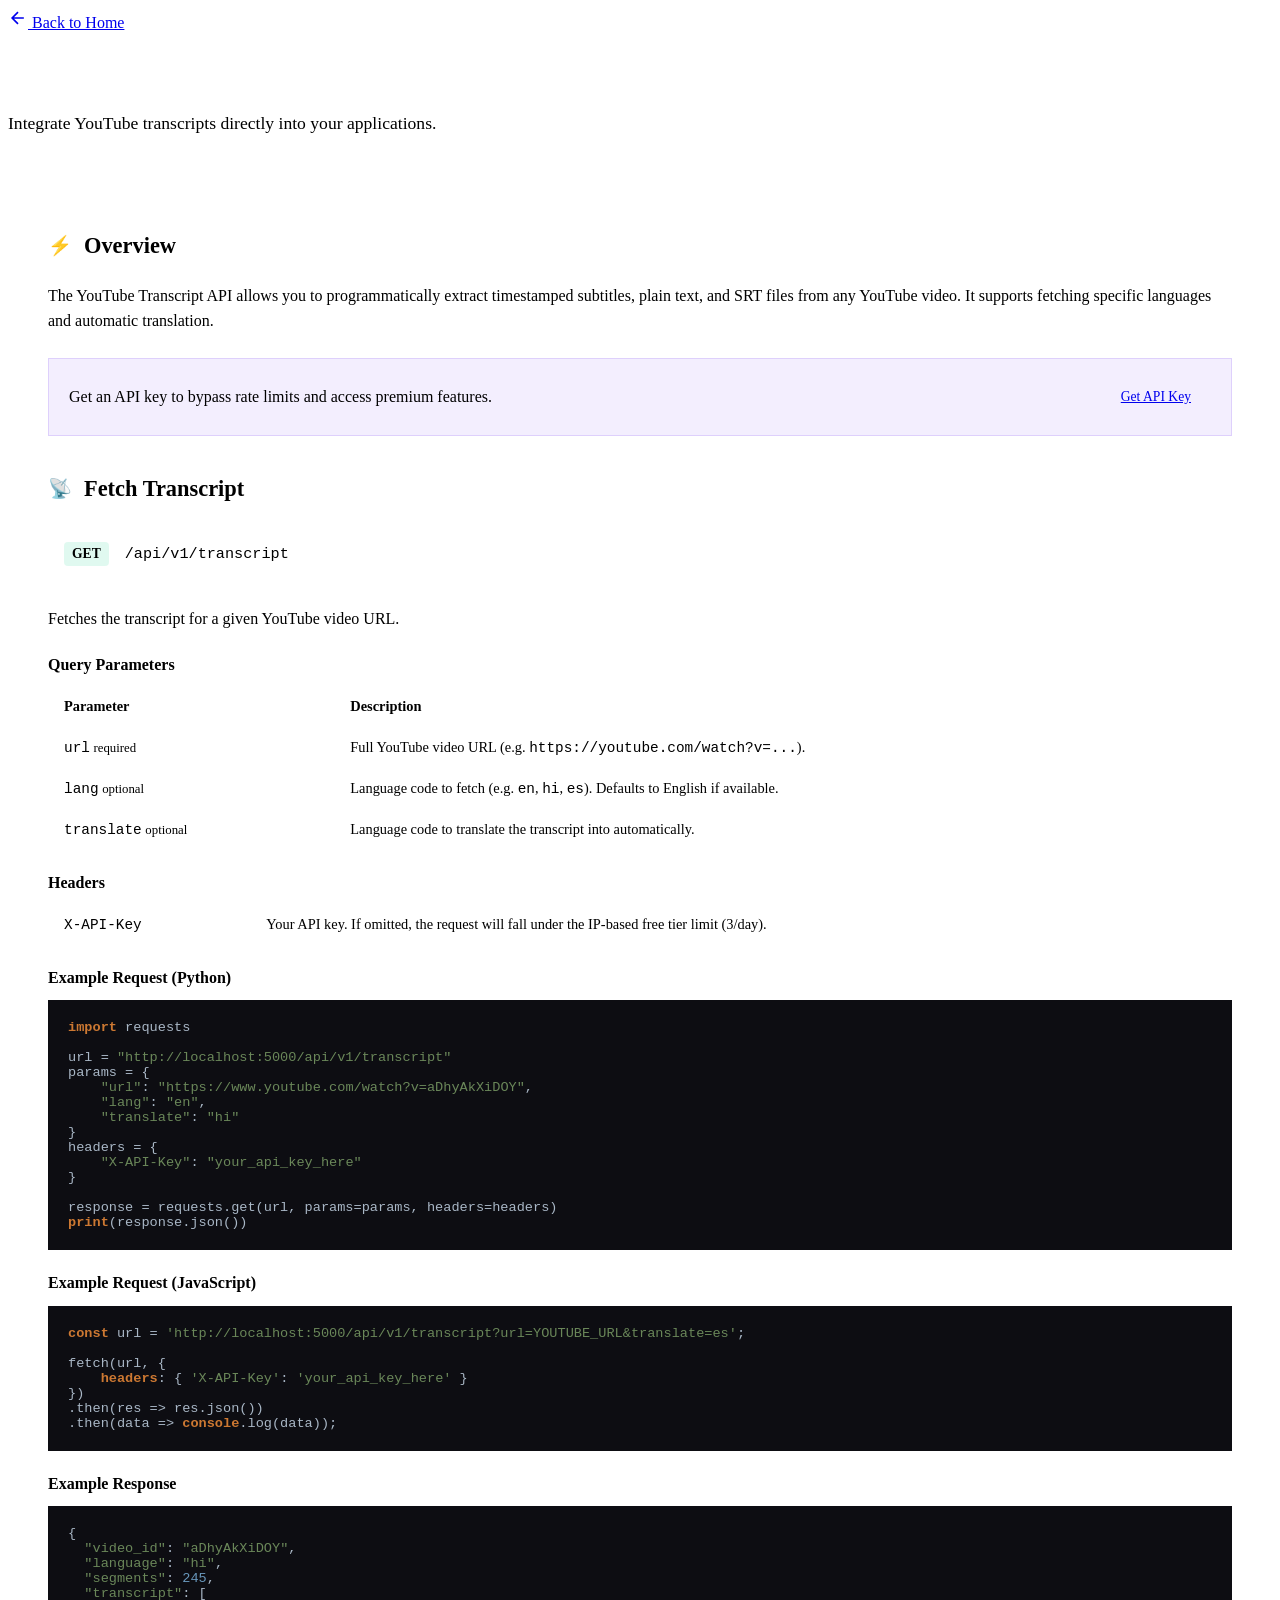
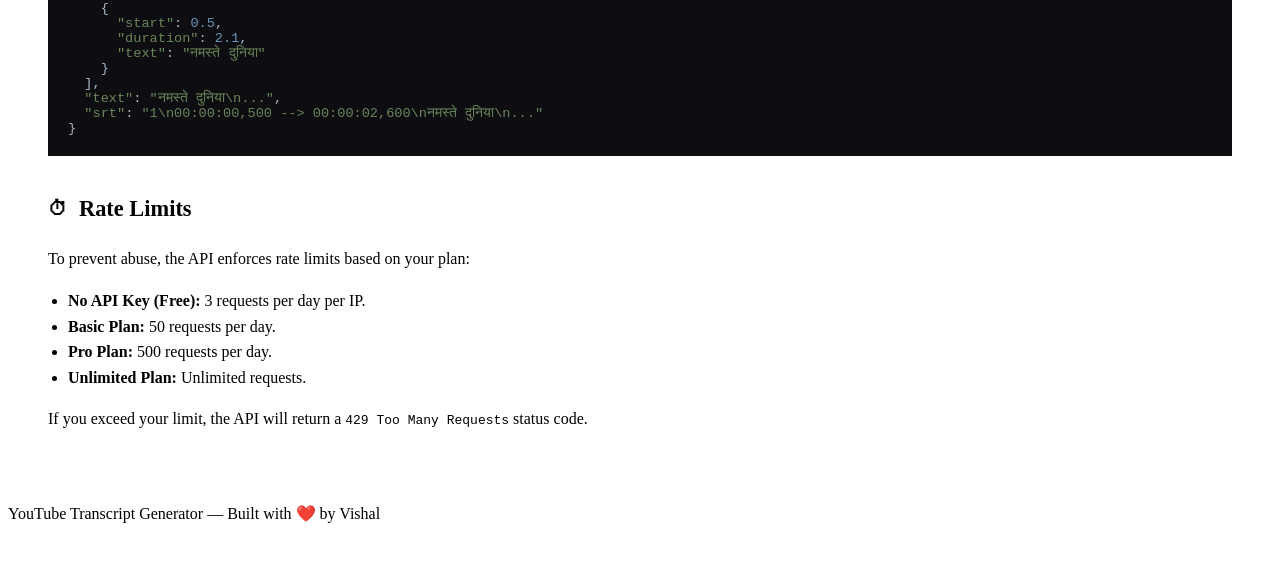
==== templates/api_docs.html @ f2c42b66 "Initial commit for Render deployment" ====
<!DOCTYPE html>
<html lang="en">
<head>
    <meta charset="UTF-8">
    <meta name="viewport" content="width=device-width, initial-scale=1.0">
    <meta name="description" content="API Documentation for YouTube Transcript Generator.">
    <title>API Documentation | YouTube Transcript Generator</title>
    <link rel="stylesheet" href="{{ url_for('static', filename='style.css') }}?v=3">
    <link rel="icon" href="data:image/svg+xml,<svg xmlns='http://www.w3.org/2000/svg' viewBox='0 0 100 100'><text y='.9em' font-size='90'>📡</text></svg>">
    <style>
        .docs-header {
            margin-bottom: 40px;
            animation: fadeInDown 0.6s ease-out;
        }

        .docs-title {
            font-size: 2.2rem;
            font-weight: 800;
            background: var(--gradient-primary);
            -webkit-background-clip: text;
            background-clip: text;
            -webkit-text-fill-color: transparent;
            margin-bottom: 12px;
        }

        .docs-subtitle {
            color: var(--text-secondary);
            font-size: 1.1rem;
        }

        .docs-content {
            background: var(--bg-card);
            border: 1px solid var(--border-subtle);
            border-radius: var(--radius-xl);
            padding: 40px;
            backdrop-filter: blur(20px);
            animation: fadeInUp 0.6s ease-out 0.1s backwards;
        }

        .docs-section {
            margin-bottom: 40px;
        }

        .docs-section:last-child {
            margin-bottom: 0;
        }

        .docs-section__title {
            font-size: 1.4rem;
            font-weight: 700;
            color: var(--text-primary);
            margin-bottom: 16px;
            padding-bottom: 8px;
            border-bottom: 1px solid var(--border-subtle);
            display: flex;
            align-items: center;
            gap: 12px;
        }

        .docs-section__title span {
            color: var(--accent-purple-light);
            font-size: 1.2rem;
        }

        .endpoint-block {
            background: var(--bg-input);
            border: 1px solid var(--border-medium);
            border-radius: var(--radius-md);
            padding: 16px;
            margin-bottom: 24px;
        }

        .endpoint-method {
            display: inline-block;
            background: rgba(52, 211, 153, 0.15);
            color: var(--accent-green);
            padding: 4px 8px;
            border-radius: 4px;
            font-weight: 700;
            font-size: 0.85rem;
            margin-right: 12px;
        }

        .endpoint-url {
            font-family: 'JetBrains Mono', 'Fira Code', monospace;
            color: var(--text-primary);
            font-size: 0.95rem;
            word-break: break-all;
        }

        .docs-text {
            color: var(--text-secondary);
            margin-bottom: 16px;
            line-height: 1.6;
        }

        .docs-code {
            background: #0d0d12;
            border: 1px solid var(--border-subtle);
            border-radius: var(--radius-md);
            padding: 20px;
            font-family: 'JetBrains Mono', 'Fira Code', monospace;
            font-size: 0.85rem;
            color: #a9b7c6;
            overflow-x: auto;
            margin-bottom: 24px;
        }

        .docs-code .string { color: #6a8759; }
        .docs-code .keyword { color: #cc7832; font-weight: bold; }
        .docs-code .comment { color: #808080; }
        .docs-code .number { color: #6897bb; }

        .param-table {
            width: 100%;
            border-collapse: collapse;
            margin-bottom: 24px;
        }

        .param-table th, .param-table td {
            text-align: left;
            padding: 12px 16px;
            border-bottom: 1px solid var(--border-subtle);
        }

        .param-table th {
            font-weight: 600;
            color: var(--text-primary);
            font-size: 0.9rem;
        }

        .param-table td {
            color: var(--text-secondary);
            font-size: 0.9rem;
        }

        .param-name {
            font-family: 'JetBrains Mono', monospace;
            color: var(--accent-cyan);
        }

        .param-req {
            color: var(--accent-pink);
            font-size: 0.8rem;
        }

        .api-key-box {
            display: flex;
            align-items: center;
            justify-content: space-between;
            background: rgba(139, 92, 246, 0.1);
            border: 1px solid rgba(139, 92, 246, 0.2);
            padding: 20px;
            border-radius: var(--radius-md);
            margin-top: 24px;
        }

        .api-key-box p {
            color: var(--accent-purple-light);
            margin: 0;
            font-weight: 500;
        }

        @media (max-width: 640px) {
            .docs-content {
                padding: 24px;
            }
            .api-key-box {
                flex-direction: column;
                gap: 16px;
                text-align: center;
            }
        }
    </style>
</head>
<body>

    <!-- Background Effects -->
    <div class="bg-effects">
        <div class="bg-orb bg-orb--indigo"></div>
        <div class="bg-grid"></div>
    </div>

    <div class="app">

        <!-- Navigation -->
        <a href="/" class="nav-link" style="margin-bottom: 32px;">
            <svg width="20" height="20" viewBox="0 0 24 24" fill="none" stroke="currentColor" stroke-width="2"><path d="M19 12H5M12 19l-7-7 7-7"/></svg>
            Back to Home
        </a>

        <!-- Header -->
        <header class="docs-header">
            <h1 class="docs-title">API Documentation</h1>
            <p class="docs-subtitle">Integrate YouTube transcripts directly into your applications.</p>
        </header>

        <div class="docs-content">
            
            <section class="docs-section">
                <h2 class="docs-section__title"><span>⚡</span> Overview</h2>
                <p class="docs-text">The YouTube Transcript API allows you to programmatically extract timestamped subtitles, plain text, and SRT files from any YouTube video. It supports fetching specific languages and automatic translation.</p>
                <div class="api-key-box">
                    <p>Get an API key to bypass rate limits and access premium features.</p>
                    <a href="/pricing" class="btn btn--primary" style="padding: 10px 20px; font-size: 0.85rem;">Get API Key</a>
                </div>
            </section>

            <section class="docs-section">
                <h2 class="docs-section__title"><span>📡</span> Fetch Transcript</h2>
                <div class="endpoint-block">
                    <span class="endpoint-method">GET</span>
                    <span class="endpoint-url">/api/v1/transcript</span>
                </div>
                
                <p class="docs-text">Fetches the transcript for a given YouTube video URL.</p>

                <h3 style="color: var(--text-primary); margin: 24px 0 12px; font-size: 1rem;">Query Parameters</h3>
                <table class="param-table">
                    <thead>
                        <tr>
                            <th>Parameter</th>
                            <th>Description</th>
                        </tr>
                    </thead>
                    <tbody>
                        <tr>
                            <td><span class="param-name">url</span> <span class="param-req">required</span></td>
                            <td>Full YouTube video URL (e.g. <code>https://youtube.com/watch?v=...</code>).</td>
                        </tr>
                        <tr>
                            <td><span class="param-name">lang</span> <span class="param-req" style="color:var(--text-muted)">optional</span></td>
                            <td>Language code to fetch (e.g. <code>en</code>, <code>hi</code>, <code>es</code>). Defaults to English if available.</td>
                        </tr>
                        <tr>
                            <td><span class="param-name">translate</span> <span class="param-req" style="color:var(--text-muted)">optional</span></td>
                            <td>Language code to translate the transcript into automatically.</td>
                        </tr>
                    </tbody>
                </table>

                <h3 style="color: var(--text-primary); margin: 24px 0 12px; font-size: 1rem;">Headers</h3>
                <table class="param-table">
                    <tbody>
                        <tr>
                            <td><span class="param-name">X-API-Key</span></td>
                            <td>Your API key. If omitted, the request will fall under the IP-based free tier limit (3/day).</td>
                        </tr>
                    </tbody>
                </table>

                <h3 style="color: var(--text-primary); margin: 24px 0 12px; font-size: 1rem;">Example Request (Python)</h3>
<pre class="docs-code">
<span class="keyword">import</span> requests

url = <span class="string">"http://localhost:5000/api/v1/transcript"</span>
params = {
    <span class="string">"url"</span>: <span class="string">"https://www.youtube.com/watch?v=aDhyAkXiDOY"</span>,
    <span class="string">"lang"</span>: <span class="string">"en"</span>,
    <span class="string">"translate"</span>: <span class="string">"hi"</span>
}
headers = {
    <span class="string">"X-API-Key"</span>: <span class="string">"your_api_key_here"</span>
}

response = requests.get(url, params=params, headers=headers)
<span class="keyword">print</span>(response.json())
</pre>

                <h3 style="color: var(--text-primary); margin: 24px 0 12px; font-size: 1rem;">Example Request (JavaScript)</h3>
<pre class="docs-code">
<span class="keyword">const</span> url = <span class="string">'http://localhost:5000/api/v1/transcript?url=YOUTUBE_URL&translate=es'</span>;

fetch(url, {
    <span class="keyword">headers</span>: { <span class="string">'X-API-Key'</span>: <span class="string">'your_api_key_here'</span> }
})
.then(res => res.json())
.then(data => <span class="keyword">console</span>.log(data));
</pre>

                <h3 style="color: var(--text-primary); margin: 24px 0 12px; font-size: 1rem;">Example Response</h3>
<pre class="docs-code">
{
  <span class="string">"video_id"</span>: <span class="string">"aDhyAkXiDOY"</span>,
  <span class="string">"language"</span>: <span class="string">"hi"</span>,
  <span class="string">"segments"</span>: <span class="number">245</span>,
  <span class="string">"transcript"</span>: [
    {
      <span class="string">"start"</span>: <span class="number">0.5</span>,
      <span class="string">"duration"</span>: <span class="number">2.1</span>,
      <span class="string">"text"</span>: <span class="string">"नमस्ते दुनिया"</span>
    }
  ],
  <span class="string">"text"</span>: <span class="string">"नमस्ते दुनिया\n..."</span>,
  <span class="string">"srt"</span>: <span class="string">"1\n00:00:00,500 --> 00:00:02,600\nनमस्ते दुनिया\n..."</span>
}
</pre>
            </section>

            <section class="docs-section">
                <h2 class="docs-section__title"><span>⏱</span> Rate Limits</h2>
                <p class="docs-text">To prevent abuse, the API enforces rate limits based on your plan:</p>
                <ul class="docs-text" style="padding-left: 20px;">
                    <li><strong>No API Key (Free):</strong> 3 requests per day per IP.</li>
                    <li><strong>Basic Plan:</strong> 50 requests per day.</li>
                    <li><strong>Pro Plan:</strong> 500 requests per day.</li>
                    <li><strong>Unlimited Plan:</strong> Unlimited requests.</li>
                </ul>
                <p class="docs-text">If you exceed your limit, the API will return a <code>429 Too Many Requests</code> status code.</p>
            </section>

        </div>

        <!-- Footer -->
        <footer class="footer">
            <p>YouTube Transcript Generator — Built with ❤️ by Vishal</p>
        </footer>

    </div>

</body>
</html>
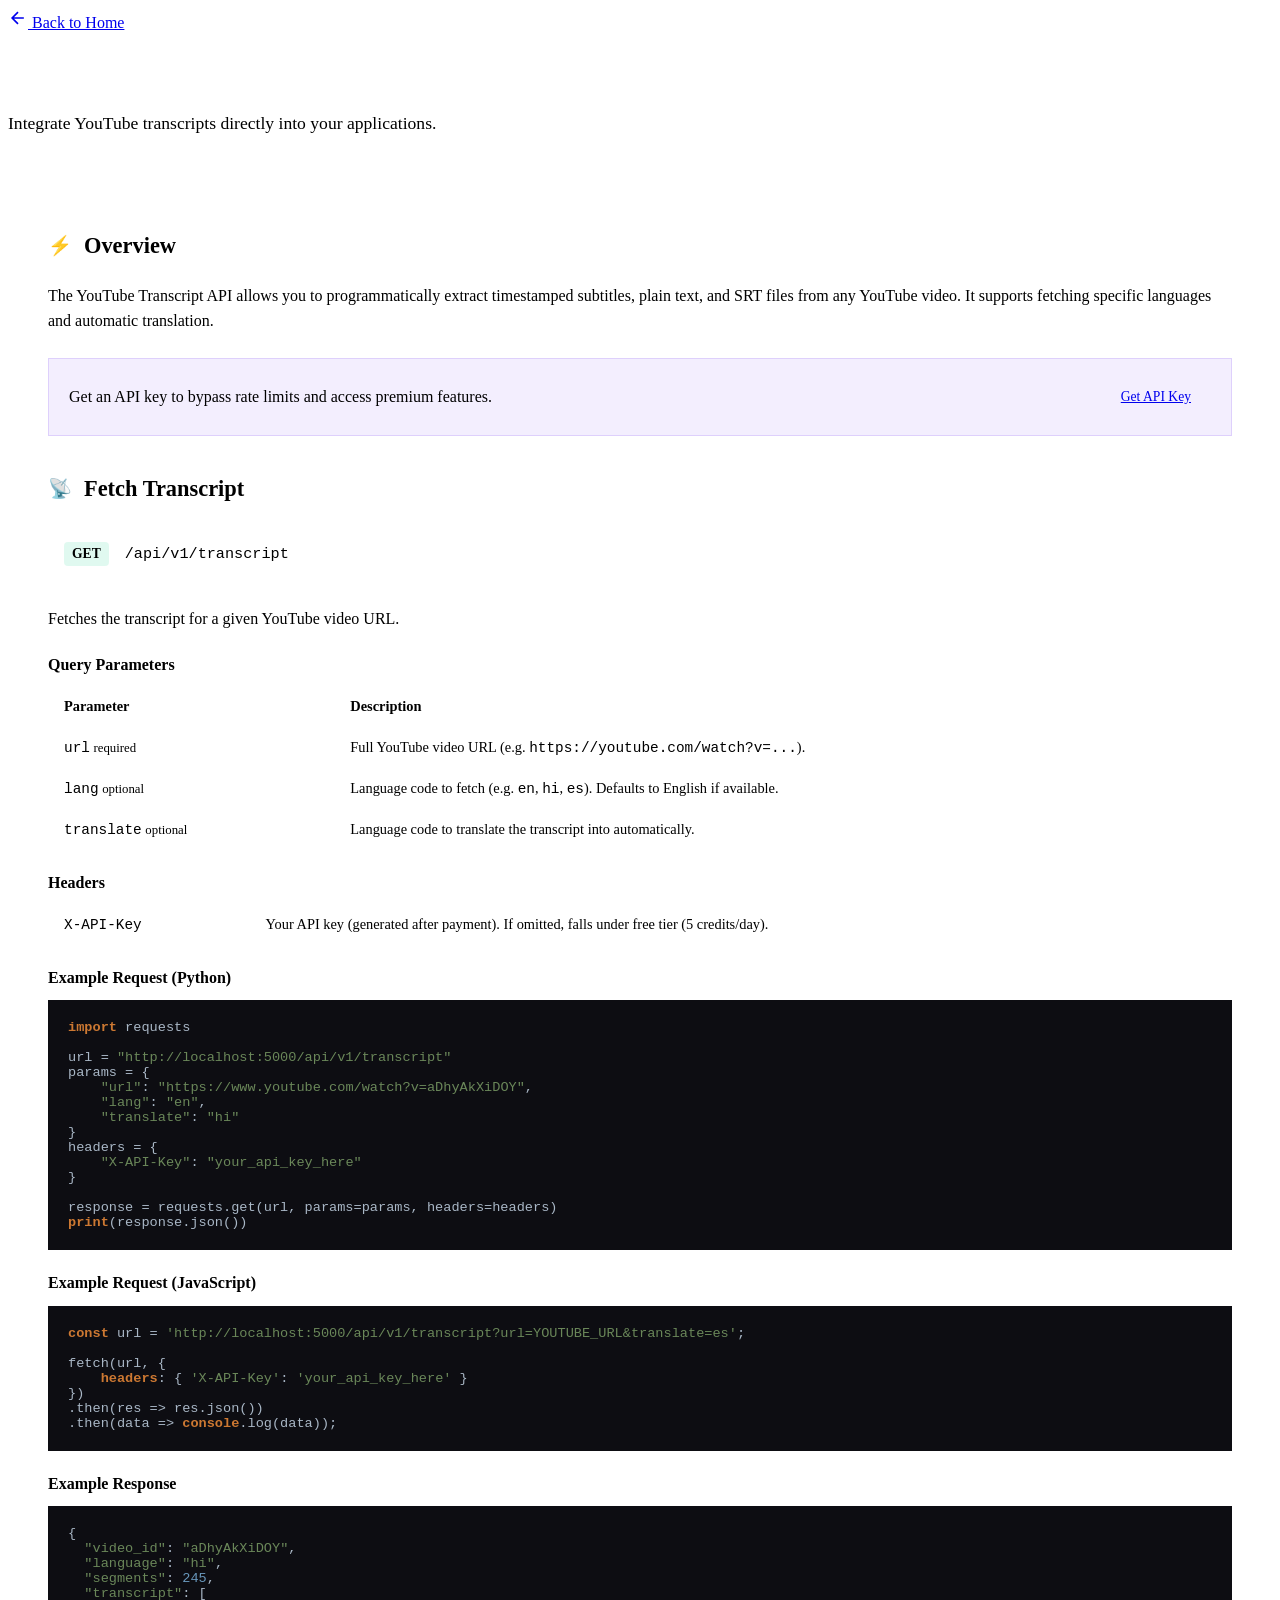
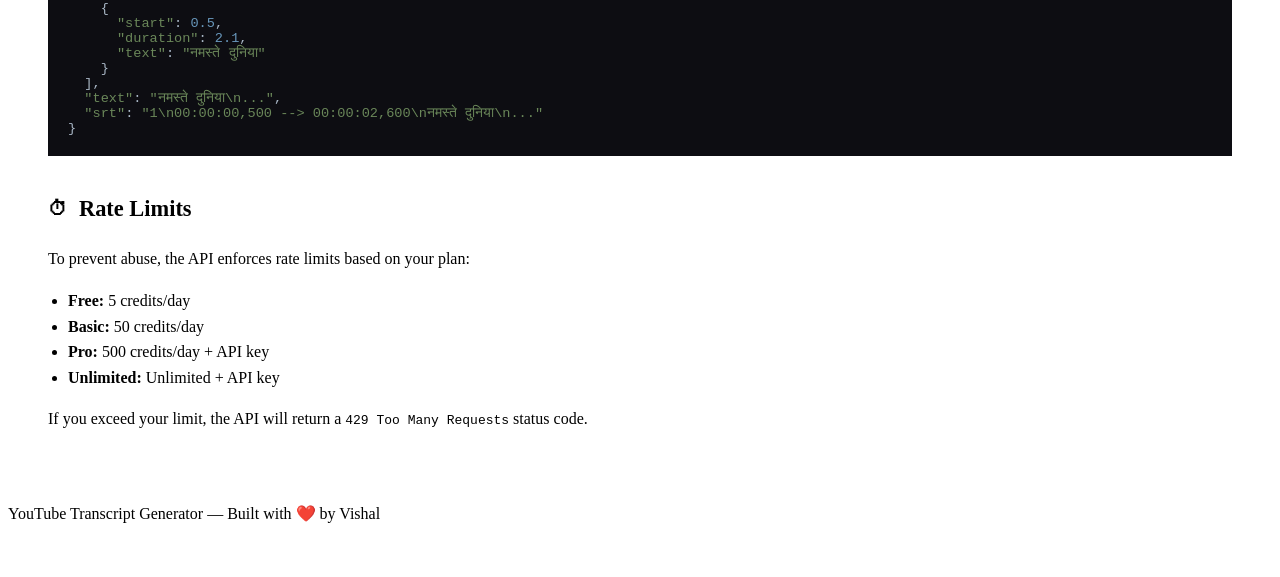
==== commit b8e5fbcf: "feat: credit-based transcript system with API monetization - Moved from unlimited free tier to a 5-c" ====
--- a/templates/api_docs.html
+++ b/templates/api_docs.html
@@ -244,7 +244,7 @@
                     <tbody>
                         <tr>
                             <td><span class="param-name">X-API-Key</span></td>
-                            <td>Your API key. If omitted, the request will fall under the IP-based free tier limit (3/day).</td>
+                            <td>Your API key (generated after payment). If omitted, falls under free tier (5 credits/day).</td>
                         </tr>
                     </tbody>
                 </table>
@@ -301,10 +301,10 @@
                 <h2 class="docs-section__title"><span>⏱</span> Rate Limits</h2>
                 <p class="docs-text">To prevent abuse, the API enforces rate limits based on your plan:</p>
                 <ul class="docs-text" style="padding-left: 20px;">
-                    <li><strong>No API Key (Free):</strong> 3 requests per day per IP.</li>
-                    <li><strong>Basic Plan:</strong> 50 requests per day.</li>
-                    <li><strong>Pro Plan:</strong> 500 requests per day.</li>
-                    <li><strong>Unlimited Plan:</strong> Unlimited requests.</li>
+                    <li><strong>Free:</strong> 5 credits/day</li>
+                    <li><strong>Basic:</strong> 50 credits/day</li>
+                    <li><strong>Pro:</strong> 500 credits/day + API key</li>
+                    <li><strong>Unlimited:</strong> Unlimited + API key</li>
                 </ul>
                 <p class="docs-text">If you exceed your limit, the API will return a <code>429 Too Many Requests</code> status code.</p>
             </section>
